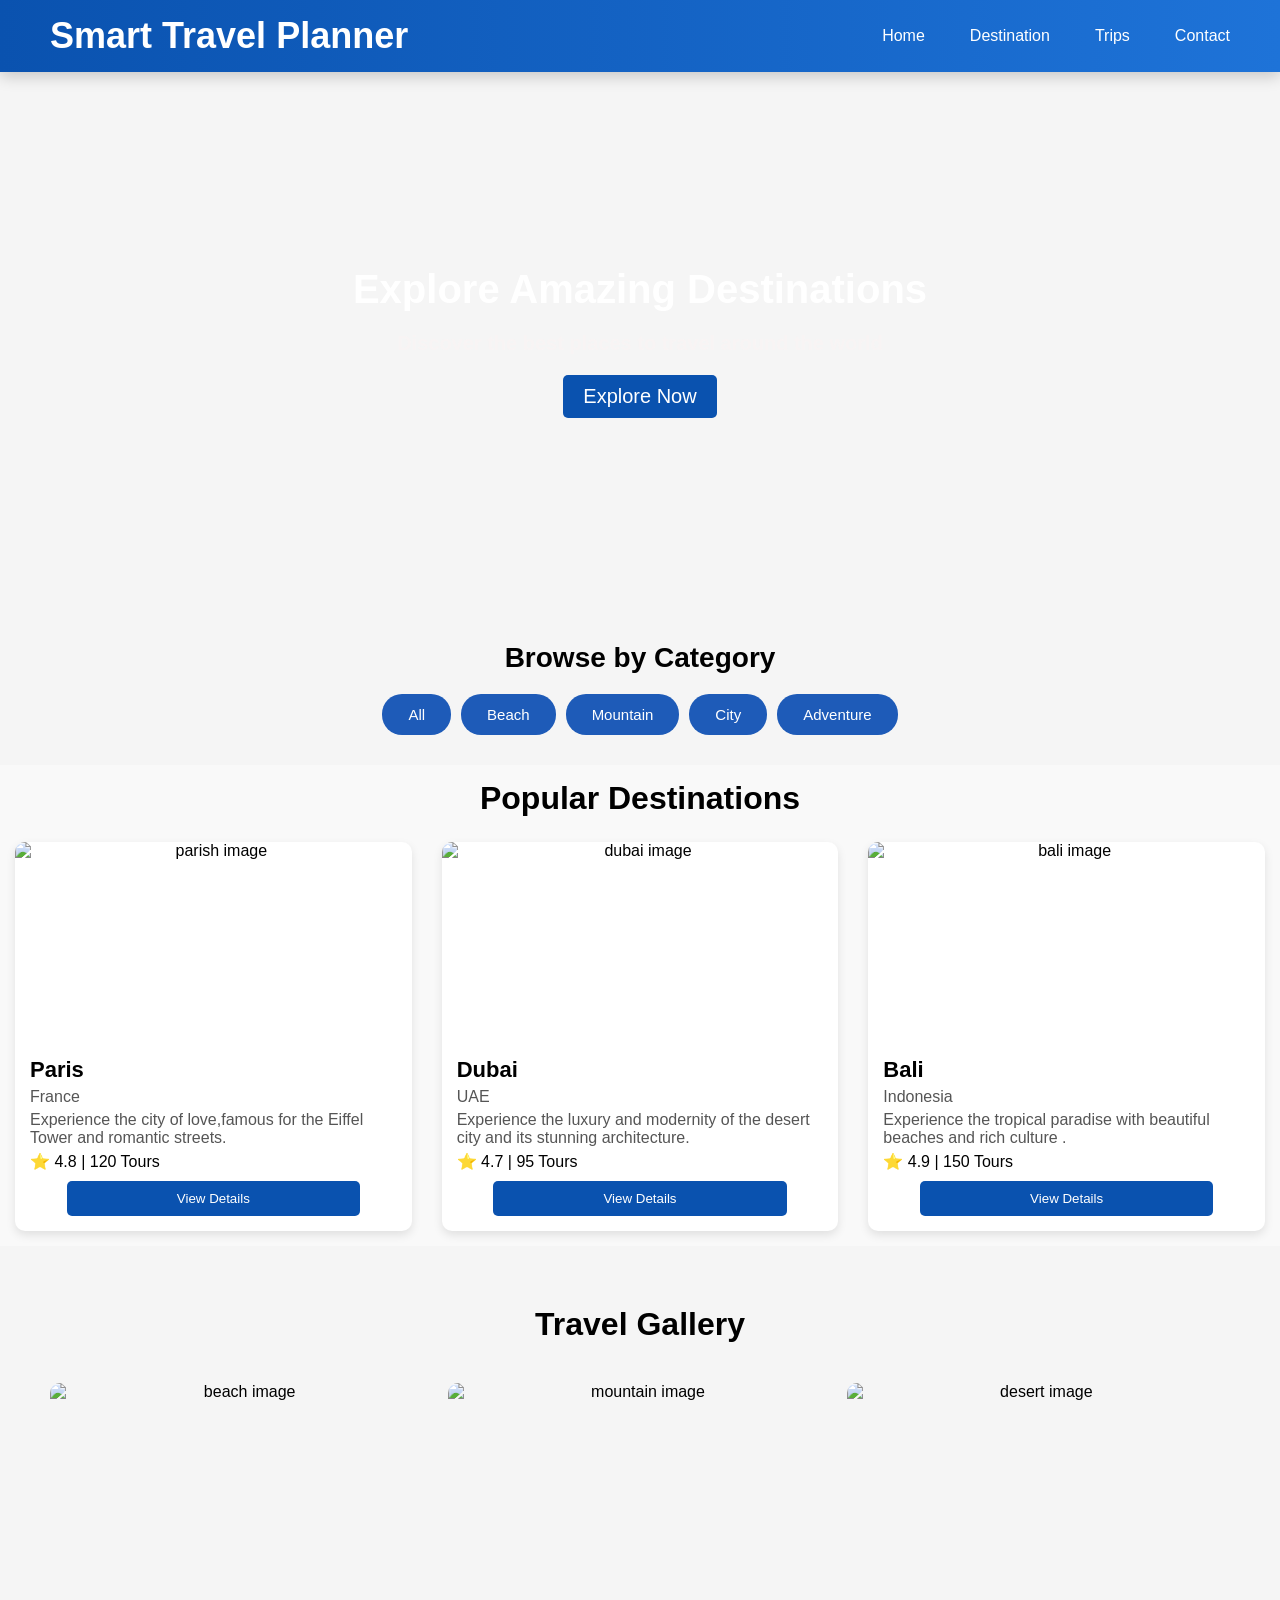
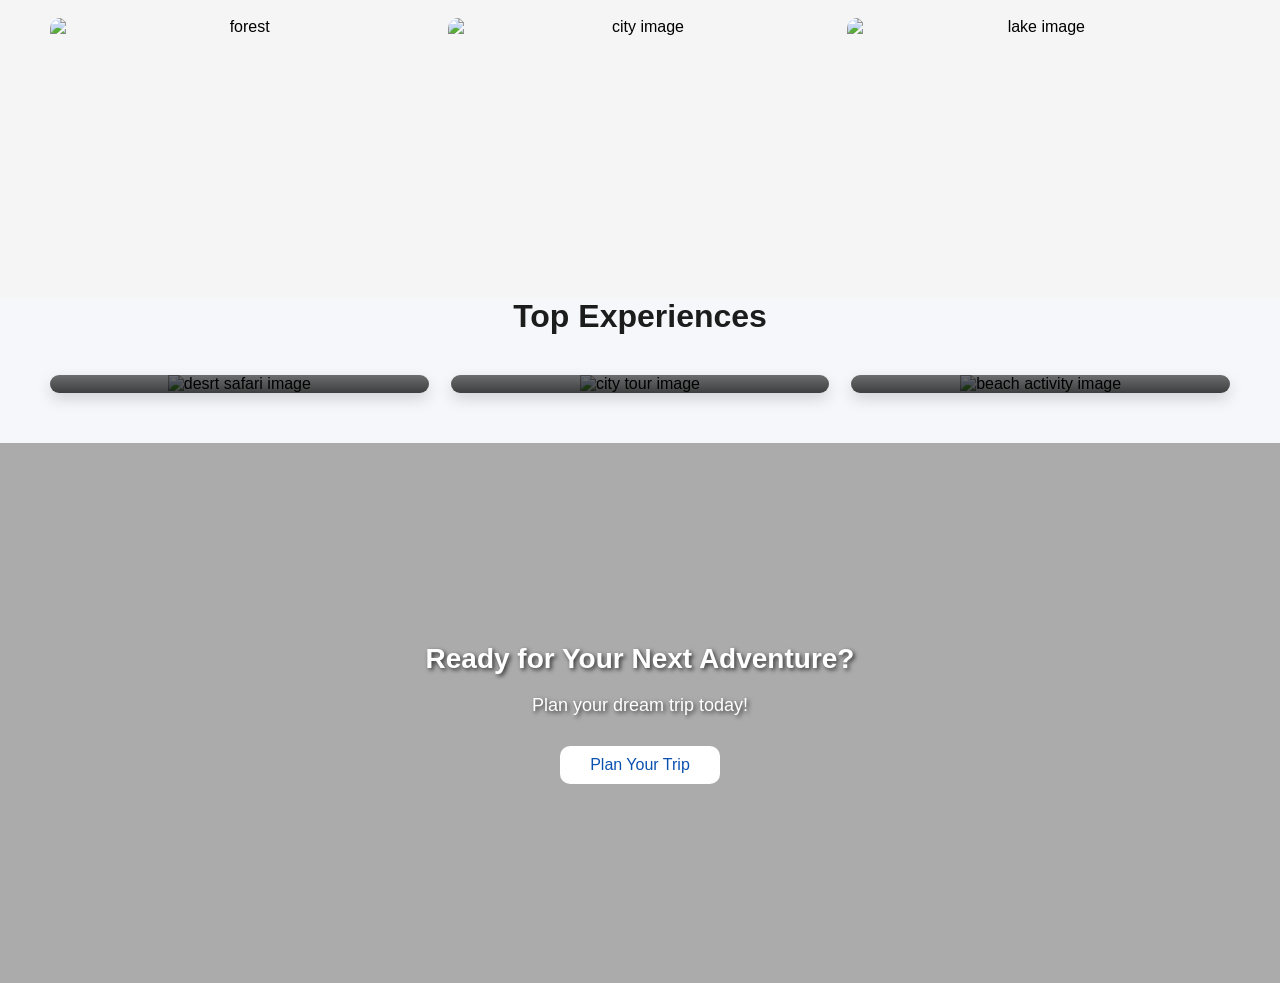
==== destinations.html @ 8531f0fe "Add files via upload Initial commit" ====
<!DOCTYPE html>
<html lang="en">
<head>
    <meta charset="UTF-8">
    <meta name="viewport" content="width=device-width, initial-scale=1.0">
    <title>Destination Page</title>
    <link rel="stylesheet" href="style.css">
    
</head>
<body>
     <!-- navigation section -->
     <nav class="navbar">
    <header class="header">
        <h1>Smart Travel Planner</h1>
    </header>
    <ul class="nav-link">
        <li><a href="index.html" > Home </a></li>
        <li><a href="destinations.html"> Destination </a></li>
        <li><a href="trip.html"> Trips </a></li>
       <li><a href="contact.html"> Contact </a></li>
    </ul>
    </nav>
   
    <!-- Hero section -->

    <section class="Destination hero">
        <h2>Explore Amazing Destinations</h2>
        <h3>Discover the best places to travel around the world</h3>
        <button>Explore Now</button>
    </section>

    <!-- Destination filtering section -->

    <section class="destination-filter">
        <h2>Browse by Category</h2>
        <div class="filter-button">
            <button>All</button>
            <button>Beach</button>
            <button>Mountain</button>
            <button>City</button>
            <button>Adventure</button>
        </div>
    </section>

    <!-- popular Destination section -->

    <section class="popular-destinations">
        <h2>Popular Destinations</h2>
        <div class="popular-grid">
            <div class="popular-card">
                <img src="paris image.jpg" alt="parish image">
                <div class="popular-card-content"><h3>Paris</h3>
                <p class="country">France</p>
                <p class="destination-description">Experience the city of love,famous for the Eiffel Tower and romantic streets.</p>
                <span>⭐ 4.8 | 120 Tours</span>
                <button>View Details</button></div>
                
            </div>
            <div class="popular-card">
                <img src="dubai.image.jpg" alt="dubai image">
                <div class="popular-card-content">
                    <h3>Dubai</h3>
                <p class="country">UAE</p>
                <p class="destination-description">Experience the luxury and modernity of the desert city and its stunning architecture.</p>
                <span>⭐ 4.7 | 95 Tours</span>
                <button>View Details</button></div>
            </div>
            <div class="popular-card">
                <img src="bali image.jpg" alt="bali image">
                <div class="popular-card-content"><h3>Bali</h3>
                <p class="country">Indonesia</p>
                <p class="destination-description">Experience the tropical paradise with beautiful beaches and rich culture .</p>
                <span>⭐ 4.9 | 150 Tours</span>
                <button>View Details</button>
            </div>
               
            </div>
        </div>
    </section>
     
    <!-- travel gallery section -->

    <section class="travel-gallery">
        <h2>Travel Gallery</h2>
        <div class="gallery-grid">
                <img src="beach image2.jpg" alt="beach image">
            <img src="mountain2 image.jpg" alt="mountain image">
            <img src="desert image.jpg" alt="desert image">
            <img src="forest image.avif" alt="forest">
            <img src="city2 image.webp" alt="city image">
            <img src="lake image.jpg" alt="lake image">
        </div>

    </section>

    <!-- experience section -->
     <section class="experience">
        <h2 class="experience-title">Top Experiences</h2>
        <div class="experience-grid">
            <div class="experience-card">
                <img src="desrt safari image.jpg" alt="desrt safari image">
                <div class="experience-content">
                    <h3>Desert Safari</h3>
                    <p>Enjoy thrilling rides and sunset Views.</p>
                </div>
            </div>
            <div class="experience-card">
                <img src="city tour2 image.jpg" alt="city tour image">
                <div class="experience-content">
                    <h3>City Tour</h3>
                    <p>Explore famous landmarks and local culture.</p>
                </div>
            </div>
            <div class="experience-card">
                <img src="beach activity image.jpg" alt="beach activity image">
                <div class="experience-content">
                    <h3>Beach Activity</h3>
                    <p>Realax and enjoy water sports an bech fun.</p>
                </div>
            </div>
        
            
            
        </div>
     </section>

     <!-- call to action section -->

        <section class="call-to-action">
            <div class="cta-content">
                <h2>Ready for Your Next Adventure?</h2>
            <p>Plan your dream trip today!</p>
            <button class="cta-button">Plan Your Trip</button>
            </div>
            
        </section>

</body>
</html>
---- style.css ----
*{
    padding: 0;
    margin: 0;
    box-sizing: border-box;
}
body{
   font-family: Arial;
   margin: 0;
   background:#f5f5f5;
}
html{
    scroll-behavior: smooth;
}
.navbar{
    display: flex;
    top: 0;
    z-index: 1000;
    display: flex;
    justify-content: space-between;
    color: white;
    padding: 15px 50px;
   /* 🔥 Gradient Background */
    background: linear-gradient(90deg, #0a52af, #1e73d8);

    /* Glass effect */
    backdrop-filter: blur(10px);

    /* Shadow */
    box-shadow: 0 4px 15px rgba(0,0,0,0.2);
   align-items: center;
}
.header{
    font-weight: bold;
    font-size: 24px;
    color: white;
}
.nav-link{
  list-style: none;
  display: flex;
  gap: 20px;
}
.nav-link a{
    color: white;
    text-decoration: none;
    margin-left: 25px;
    font-size:16px;
    position: relative;
    transition: 0.3s;
}
/* 🔥 Hover Underline Animation */
.nav-link a::after{
    content: "";
    position: absolute;
    width: 0%;
    height: 2px;
    background: white;
    left: 0;
    bottom: -5px;
    transition: 0.3s;
}

.nav-link a:hover::after{
    width: 100%;
}

/* Hover color */
.nav-link a:hover{
    opacity: 0.8;
}


.Hero{
    display: flex;
    flex-direction: column;
    align-items: center;
    justify-content: center;
    height: 60vh;
    gap:20px;
    background-image: url('Hero image.png');
    background-size: cover;
     background-position: center;
}
.Hero h2{
    font-size:48px;
    color: rgb(255, 255, 255);
    font-weight: bold;
}
.Hero h3{
    font-size: 22px;
    color: rgb(255, 255, 255);
}
.search-bar{
    display: flex;
    gap: 10px;
    overflow: hidden;
    border-radius: 7px;
    background: white;
    
}
.search-bar input{
    border: none;
    padding: 10px 20px;
    width: 350px;
    outline: none;

}
.search-bar button{
    border: none;
    color: white;
     background:#0a52af;
     padding: 10px 13px;
     font-size: 16px;
     cursor: pointer;
}
.search-bar button:hover{
    background: #023577;
}

.popular_destination{
    display: flex;
    flex-direction: column;
    align-items: center;
    gap: 20px;
    margin-top: 35px;


}
.popular_destination h2{
    color: #0a52af;
}
.image_container{
    display: flex;
    gap: 16px;
    justify-content: center;
    

}

.image{
    background: white;
    border-radius: 10px;
    overflow: hidden;
    width: 400px;
     box-shadow:0 3px 10px rgba(0,0,0,0.2);
     text-align: center;
     transition: transform 0.3s ease;

}
.image:hover{
    transform: translate(-10px);
}
.image img{
    width: 100%;
    height: 250px;
    object-fit: cover;

}
.image h3{
    padding: 10px 0;

}
.image p{
    font-size: 14px;
   padding: 0  15px;
    color:#555;
}
.explore-button{
    margin: 15px 0 20px;
    padding: 8px 18px;
    border: none;
    color: white;
    border-radius: 5px;
    cursor: pointer;
    background:#0a52af;
    
}
.explore-button:hover{
    background: #023577;
}
.popular-trips{
    display: flex;
    flex-direction: column;
    align-items: center;
    gap: 20px;
    margin-top: 35px;

}
.popular-trips h2{
    color: #0a52af;
}
.trip-container{
    display: flex;
    gap: 17px;

}
.popular-image{
    background: white;
    border-radius: 10px;
    overflow: hidden;
    width: 400px;
    box-shadow:0 3px 10px rgba(0,0,0,0.2);
    text-align: center;
   
}
.popular-image:hover{
    transform: scale(1.04) ;
}
.popular-image img{
    width: 100%;
    height: 250px;
    object-fit: cover;
    transition: transform 0.3s ease;
}
.popular-image h3{
    color: #0a52af;
    padding: 10px 0;
}
.popular-image p{
    font-size: 14px;
   padding: 0  15px;
    color:#555;
}
.book-button{
    margin: 15px 0 20px;
    padding: 8px 18px;
    border: none;
    color: white;
    border-radius: 5px;
    cursor: pointer;
    background:#0a52af;
}
.book-button:hover{
    background: #023577;
}
.contact-container{
   background-color: white;
   max-width: 1240px;
   height: 70vh;
   margin: 50px auto;

}
.contact-page{
    display: flex;
    flex-direction: row;
    background-color: wheat;
    height: 100%;
    border-radius: 8px;
    overflow: hidden;
    box-shadow: 0 5px 20px rgba(0,0,0,0.1);
}
.contact-left{
    width: 55%;
    height: 100%;
    
    position: relative;
}
.contact-left img{
    width: 100%;
    height: 100%;
    object-fit: cover;
}
.contact-right{
    width: 40%;
    height: 100%;
    display: flex;
    flex-direction: column;
    align-items: center;
    justify-content: center;
    gap: 20px;
}
.contact-right h2{
    color: #0a52af;
}
.contact-right form{
    display: flex;
    flex-direction: column;
    width: 80%;
    gap: 10px;
}
.contact-right input, .contact-right textarea{
    padding: 10px;
    border-radius: 5px;
    border: 1px solid #ccc;
}
.contact-right button{
    padding: 12px;
    border: none;
    color: white;
    background:#0a52af;
    border-radius: 5px;
    cursor: pointer;
}
.contact-right button:hover{
    background: #023577;
}
.contact-right textarea{
    resize: vertical;
    min-height: 100px;
}
.contact-right input:focus, .contact-right textarea:focus{
    outline: none;
    border-color: #0a52af;
}
.footer-container{
    background: white;
    margin: 0 auto;
    padding: 0 2rem;
    display:flex;
    flex-direction: column;
    max-width: 1240px;
}
.footer{
    max-width: 1240px;
    padding: 1.2rem 2.4rem;
    text-align: left;
    display: flex;
    justify-content: space-between;
    gap: 4rem;
    align-items: flex-start;

}
.footer-top{
    display:flex;
    flex-direction: column;
    gap: 0.8rem;
    
    
    width: 33%
}
.company-name{
    display: flex;
    
    align-items: center;
       gap: 0.5rem;
       font-size: 1.5rem;
       font-weight: bold;
       color: #0a52af;
}
.social-icon{
    width: 1.5rem;
    height: 1.5rem;
}
.social-icon:hover{
    transform: scale(1.2);
}
.filler-text{
    font-size: 1rem;
    color: #555;
}
.footer-grid{
    display: grid;
    grid-template-columns: repeat(3,1fr);
    gap: 4rem;
    
    
}
.footer-grid-heading{
    font-size: 1.1rem;
    font-weight: bold;
    color: #1d1c1c;
    margin-bottom: 1.5rem;
}
ul{
    list-style-type: none;
}
.footer-link{
    color: #555;
    font-size: 0.8rem;
    text-decoration: none;

}
.footer-link:hover{
    color: #0a52af;
    text-decoration: underline;
    transition: 0.3s;
}
.footer-link-list{
    display: flex;
    flex-direction: column;
    gap:1rem;

}
.social{
    display: flex;
    gap: 0.6rem;
}
.footer-copyright{
    color: gray;
    
    padding-top: 1rem;
    padding-bottom: 2rem;
    margin-top: 2rem;
    border-top: 1px solid #e5e7eb;
    text-align: center;
}




.Destination.hero{
    display: flex;
    flex-direction: column;
    align-items: center;
    justify-content: center;
    height: 60vh;
    gap: 20px;
    background-image: url('destination-background image.png');
    background-size: cover;
    background-position: center;
}
.Destination.hero h2{
    font-size: 40px;
    color: rgb(255, 255, 255);
    font-weight: bold;
}
.Destination.hero h3{
    font-size:20px;
    color: rgb(248, 244, 244);
}
.Destination.hero button{
    border: none;
    color: white;
    background:#0a52af;
    padding: 10px 20px;
    font-size: 20px;
    cursor: pointer;
    border-radius: 5px;
}
.Destination.hero button:hover{
    background: #023577;
}

.destination-filter{
    text-align: center;
    padding: 30px 0;
}
.destination-filter h2{
    margin-bottom: 20px;
    font-size: 28px;
}
.filter-button{
    display: flex;
    justify-content: center;
    gap: 10px;

}
.filter-button button{
    padding:  12px 26px;
    
    border: none;
    background: #1e5bb8;
    font-size: 15px;
    color: white;
    border-radius: 20px;
    cursor: pointer;
    transition: 0.3s;
}
.filter-button button:hover{
    background: #0a3f8a;
    transform: translateY(-3px);
}
.filter-buttons button:first-child{
    background:#08387c;
}

.popular-destinations{
   padding: 15px ;
   background: #f9f9f9;
   text-align: center;
}
.popular-destinations h2{
    font-size: 32px;
    margin-bottom: 25px;
}
.popular-grid{
    display: grid;
    grid-template-columns: repeat(3,1fr);
    gap: 30px;
}
.popular-card{
    background: white;
    
     
    border-radius: 10px;
    overflow: hidden;
    box-shadow: 0 4px 10px rgba(0,0,0,0.1);
    transition: 0.3s;
    display: flex;
    flex-direction: column;
}
.popular-card-content{
    display: flex;
    flex-direction: column;
    flex-grow: 1;
    padding: 15px;
    text-align: left;
}
.popular-card:hover{
    transform: translateY(-5px);
}
.popular-card img{
    width: 100%;
    height: 200px;
    object-fit: cover;
}

.popular-card-content h3{
    margin-bottom: 5px;
    font-size: 22px;
    
}
.popular-card-content p{
    margin-bottom: 5px;
    color: #555;
}
.popular-card-content span{
   margin-bottom: 10px;
}
.popular-card-content button{
    margin-top: auto;    
    align-self: center;
    width: 80%;
    padding: 10px;
    border: none;
    background:#0a52af;
    color: white;
    border-radius: 5px;
    cursor: pointer;
    
}
.popular-card button:hover{
    background: #023577;
}

.travel-gallery{
    padding: 60px 50px;
    text-align: center;
}
.travel-gallery h2{
    font-size: 32px;
    margin-bottom: 40px;
}
.gallery-grid{
    display: grid;
    grid-template-columns: repeat(3,1fr);
    gap: 15px;
}
.gallery-grid img{
    width: 100%;
    height: 220px;
    object-fit: cover;
    border-radius: 10px;
    transition: 0.4s;
}
.gallery-grid img:hover{
    transform: scale(1.05);
}

.experience{
    padding-bottom: 50px;
    padding-left: 50px;
    padding-right: 50px;
    background: #f5f7fa;
    text-align: center;
}
.experience-title{
    font-size: 32px;
    margin-bottom: 40px;
    color: #1d1c1c;
}
.experience-grid{
    display: grid;
    grid-template-columns: repeat(3,1fr);
    gap: 22px;
}
.experience-card{
    position: relative;
    border-radius: 15px;
    overflow: hidden;
    cursor: pointer;
    box-shadow: 0 6px 15px rgba(0,0,0,0.15);
    transition: 0.3s;
}

.experience-card img{
    width: 100%;
    height: 250px;
    object-fit: cover;
    transition: 0.4s;
}
.experience-card:hover img{
    transform: scale(1.05);
}
.experience-content{
    position: absolute;
    bottom: 0;
    left: 0;
    right: 0;
    color: white;
    padding: 20px;
    text-align: center;
    background: linear-gradient(
        to top,
        rgba(0,0,0,0.75),
        rgba(0,0,0,0.3),
        transparent
    );
}
.experience-content h3{
    margin-bottom: 5px;
    font-size: 20px;
}
.experience-content p{
    font-size: 14px;
}
.call-to-action{
     background-image: linear-gradient(rgba(0, 0, 0, 0.3), rgba(0, 0, 0, 0.3)), url('cta\ image.avif');
    height: 60vh;
    justify-content: center;
    display: flex;
    background-size: cover;
    align-items: center;
    color: white;
    text-align: center;
    padding: 40px 20px;
    background-size: cover;
     background-position: center;
     background-repeat: no-repeat;
     
}
.call-to-action h2{
    font-size: 28px;
    margin-bottom: 10px;
}
.call-to-action h2, .call-to-action p {
    text-shadow: 2px 2px 4px rgba(0, 0, 0, 0.7);
}
.call-to-action p{
    font-size: 18px;
    margin-bottom: 20px;
}
.call-to-action button{
    padding: 10px 30px;
    border: none;
    background: white;
    color: #0a52af;
    font-size: 16px;
    border-radius: 10px;
    cursor: pointer;
}
.call-to-action button:hover{
    background: #f1eded;
}
.cta-content{
    display: flex;
    flex-direction: column;
    align-items: center;  /* center everything */
    gap: 10px;
}




.trip-hero{
    
    display: flex;
    flex-direction: column;
    align-items: center;
    justify-content: center;
    height: 60vh;
    gap: 20px;
    background-image: url('trip-hero-image.png');
    background-size: cover;
    background-position: center;

}
.trip-hero h2{
    font-size: 40px;
    color: rgb(255, 255, 255);
    font-weight: bold;
}
.trip-hero h3{
    font-size:20px;
    color: rgb(248, 244, 244);
}

.popular-trips{
    display: flex;
    flex-direction: column;
    align-items: center;
    gap: 20px;
    margin-top:30px;
}
.popular-trips h2{
    font-size: 32px;
    color: #0a52af;
}
.book-grid{
    display: grid;
    grid-template-columns: repeat(3,1fr);
    gap: 30px;
}
.book-card{
    background: white;
    
     position: relative;
    border-radius: 10px;
    overflow: hidden;
    box-shadow: 0 4px 10px rgba(0,0,0,0.1);
    transition: 0.3s;
    display: flex;
    flex-direction: column;
}


.badge{
    position: absolute;
    top: 0px;
    left: 0px;
    background: red;
    color: white;
    padding: 6px 10px;
    font-size: 12px;
    border-bottom-right-radius: 10px;
}
.book-card-content{
    display: flex;
    flex-direction: column;
    flex-grow: 1;
    padding: 15px;
    text-align: left;
}
.book-card:hover{
    transform: translateY(-5px);
}
.book-card img{
    width: 100%;
    height: 200px;
    object-fit: cover;
}

.book-card-content h3{
    margin-bottom: 5px;
    font-size: 22px;
    color: #313341;
    
}
.book-card-content p{
    margin-bottom: 5px;
    color: #555;
}
.book-card-content span{
   margin-bottom: 10px;
   color: #0a52af;
   font-size: 25px;
}
.trip-rating{
    font-size: 14px;
    color: #f4b400;

}
.book-card-content button{
    margin-top: auto;    
    align-self: center;
    width: 80%;
    padding: 10px;
    border: none;
    background:#0a52af;
    color: white;
    border-radius: 5px;
    cursor: pointer;
    
}
.book-card button:hover{
    background: #023577;
}

.trip-cta {
    /* Added a linear gradient overlay before the image URL */
    background-image: linear-gradient(rgba(0, 0, 0, 0.3), rgba(0, 0, 0, 0.3)), url('trip cta image.png');
    height: 60vh;
    display: flex;
    flex-direction: column; /* Ensures H2, H3, and Button stack vertically */
    justify-content: center;
    align-items: center;
    color: white;
    text-align: center;
    padding: 40px 20px;
    background-size: cover;
    background-position: center;
    background-repeat: no-repeat;
    margin-top: 40px;
}
.trip-cta h2{
    font-size: 28px;
    margin-bottom: 10px;
}
.trip-cta h3{
    font-size: 18px;
    margin-bottom: 20px;
}
.trip-cta button{
    padding: 10px 30px;
    border: none;
    background: white;
    color: #0a52af;
    font-size: 16px;
    border-radius: 10px;
    cursor: pointer;
}
.trip-cta button:hover{
    background: #f1eded;
}
.trip-cta h2, .trip-cta h3 {
    text-shadow: 2px 2px 4px rgba(0, 0, 0, 0.7);
}
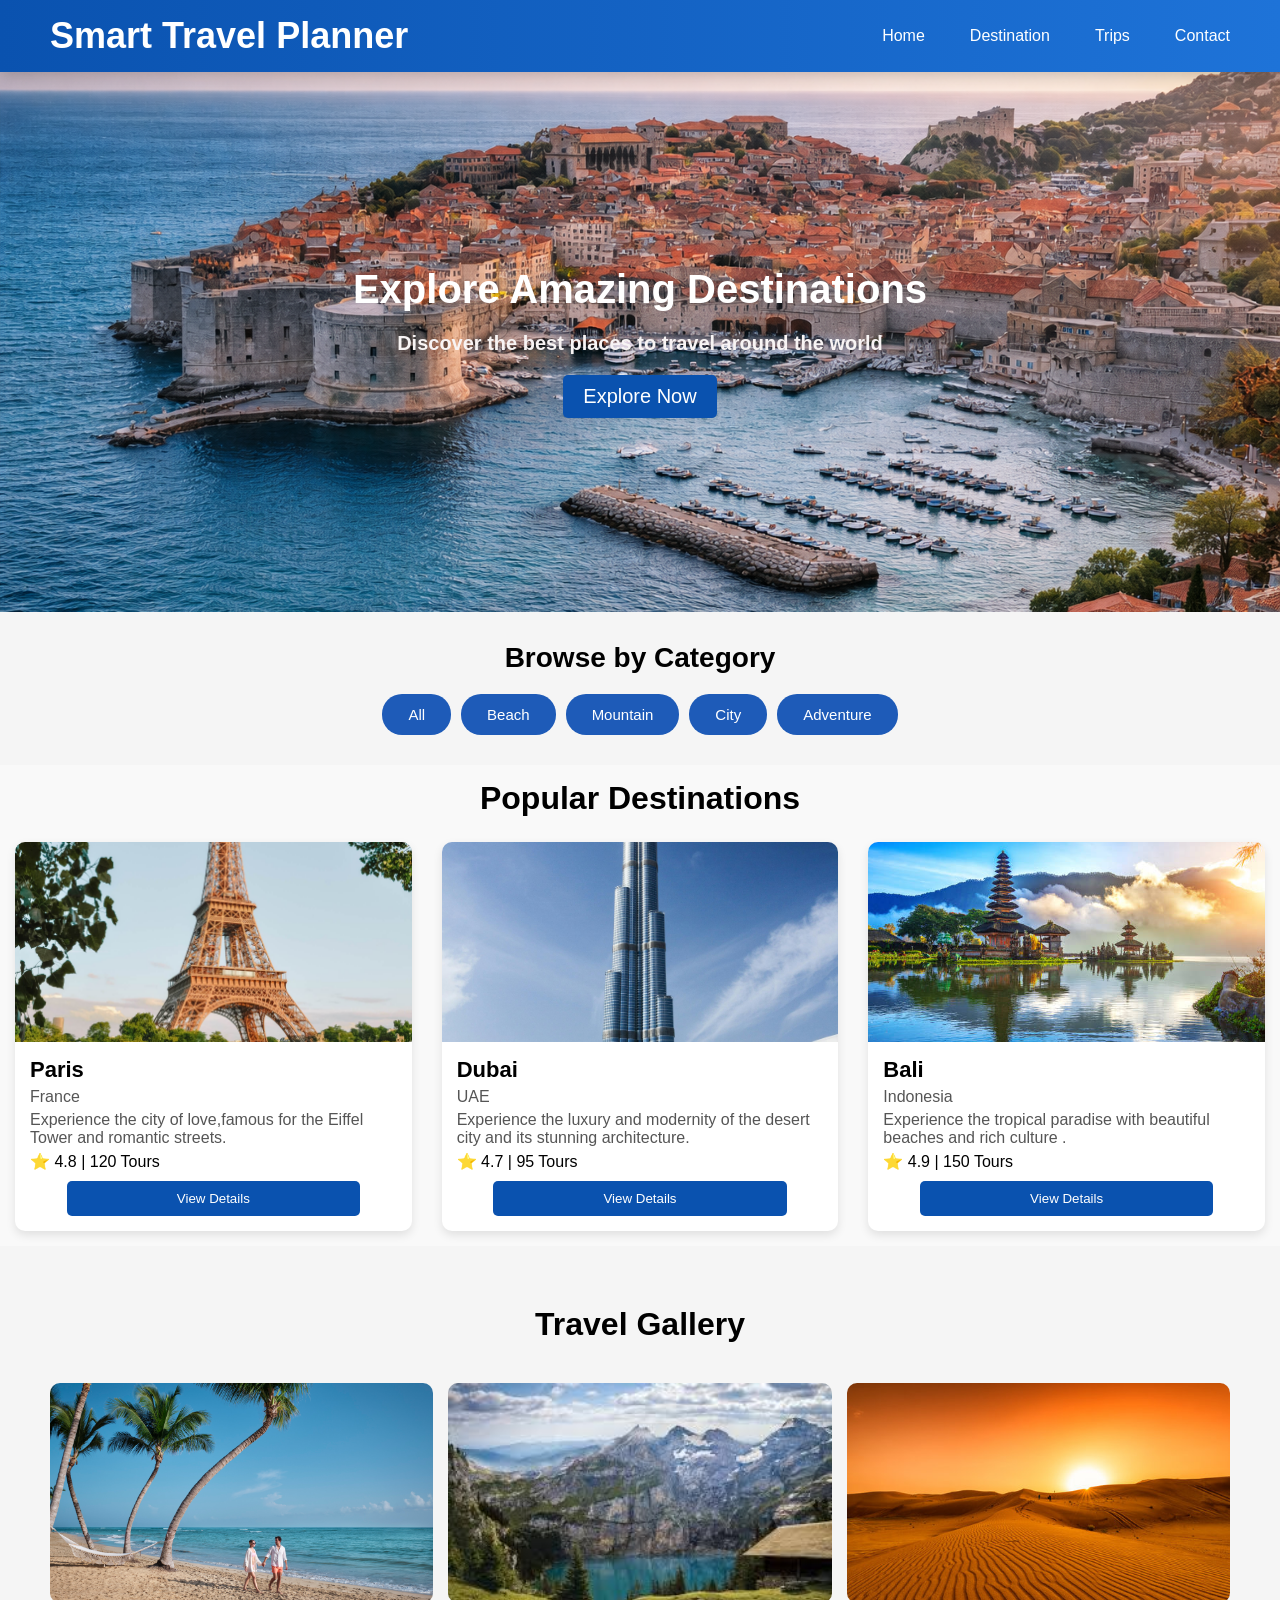
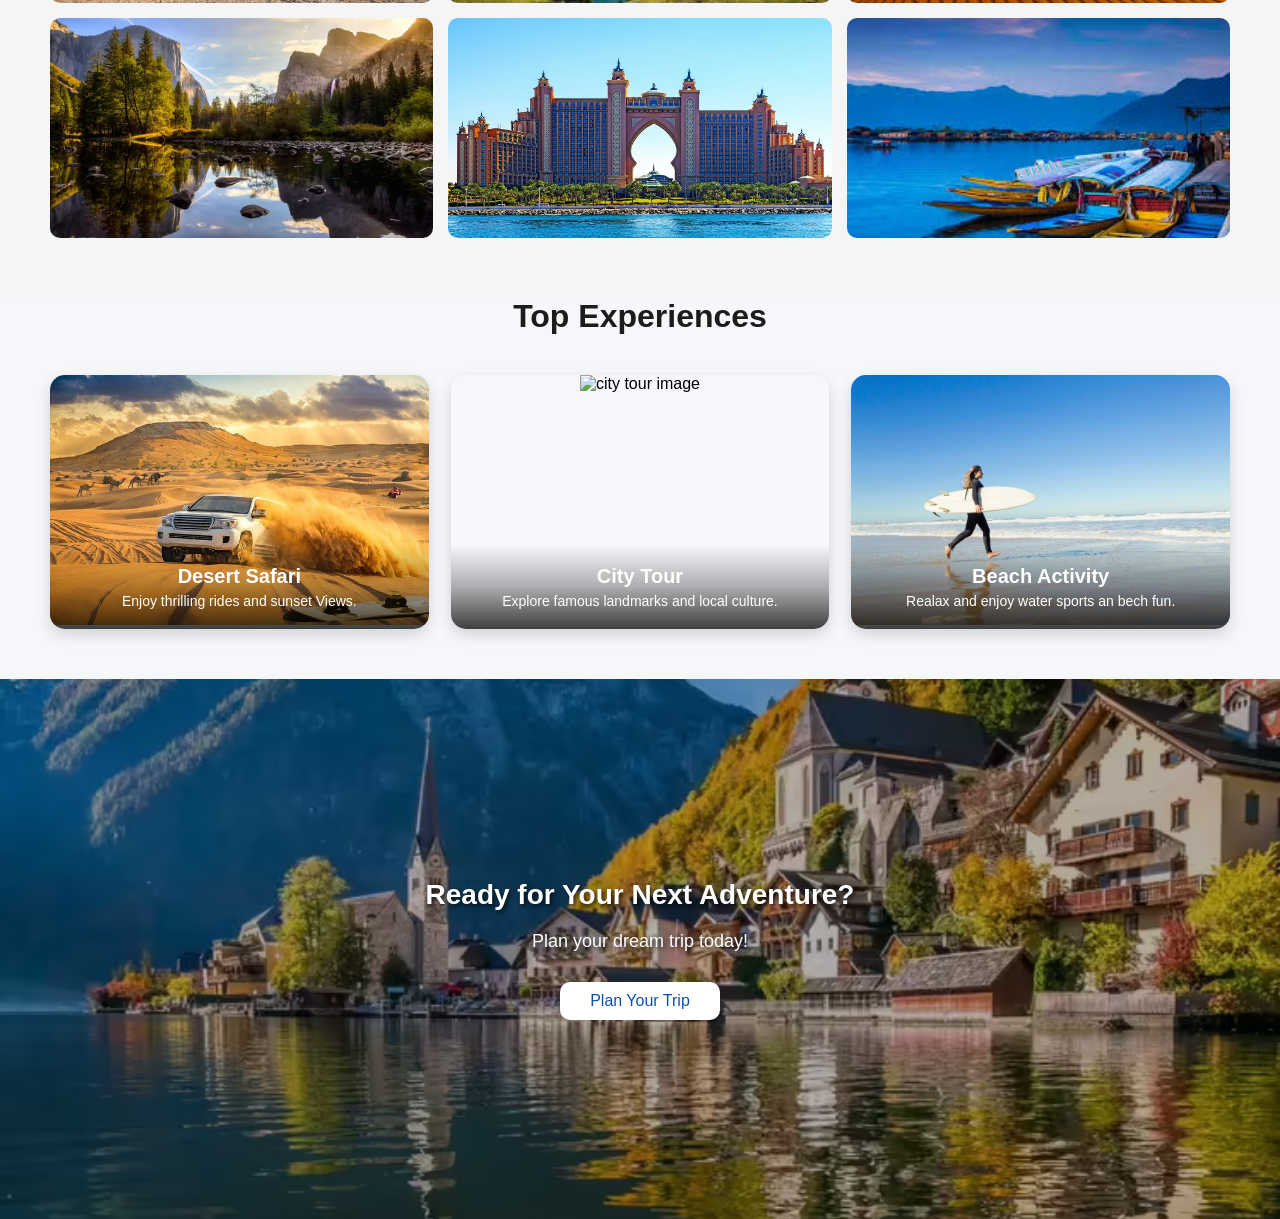
==== commit 827ef291: "Update destinations.html" ====
--- a/destinations.html
+++ b/destinations.html
@@ -48,7 +48,7 @@
         <h2>Popular Destinations</h2>
         <div class="popular-grid">
             <div class="popular-card">
-                <img src="paris image.jpg" alt="parish image">
+                <img src="image/paris-image.jpg" alt="parish image">
                 <div class="popular-card-content"><h3>Paris</h3>
                 <p class="country">France</p>
                 <p class="destination-description">Experience the city of love,famous for the Eiffel Tower and romantic streets.</p>
@@ -57,7 +57,7 @@
                 
             </div>
             <div class="popular-card">
-                <img src="dubai.image.jpg" alt="dubai image">
+                <img src="image/dubai-image.jpg" alt="dubai image">
                 <div class="popular-card-content">
                     <h3>Dubai</h3>
                 <p class="country">UAE</p>
@@ -66,7 +66,7 @@
                 <button>View Details</button></div>
             </div>
             <div class="popular-card">
-                <img src="bali image.jpg" alt="bali image">
+                <img src="image/bali-image.jpg" alt="bali image">
                 <div class="popular-card-content"><h3>Bali</h3>
                 <p class="country">Indonesia</p>
                 <p class="destination-description">Experience the tropical paradise with beautiful beaches and rich culture .</p>
@@ -83,12 +83,12 @@
     <section class="travel-gallery">
         <h2>Travel Gallery</h2>
         <div class="gallery-grid">
-                <img src="beach image2.jpg" alt="beach image">
-            <img src="mountain2 image.jpg" alt="mountain image">
-            <img src="desert image.jpg" alt="desert image">
-            <img src="forest image.avif" alt="forest">
-            <img src="city2 image.webp" alt="city image">
-            <img src="lake image.jpg" alt="lake image">
+                <img src="image/beach2-image.jpg" alt="beach image">
+            <img src="image/mountain2-image.jpg" alt="mountain image">
+            <img src="image/desert-image.jpg" alt="desert image">
+            <img src="image/forest-image.avif" alt="forest">
+            <img src="image/city2-image.webp" alt="city image">
+            <img src="image/lake-image.jpg" alt="lake image">
         </div>
 
     </section>
@@ -98,21 +98,21 @@
         <h2 class="experience-title">Top Experiences</h2>
         <div class="experience-grid">
             <div class="experience-card">
-                <img src="desrt safari image.jpg" alt="desrt safari image">
+                <img src="image/desrt-safari-image.jpg" alt="desrt safari image">
                 <div class="experience-content">
                     <h3>Desert Safari</h3>
                     <p>Enjoy thrilling rides and sunset Views.</p>
                 </div>
             </div>
             <div class="experience-card">
-                <img src="city tour2 image.jpg" alt="city tour image">
+                <img src="city-tour2-image.jpg" alt="city tour image">
                 <div class="experience-content">
                     <h3>City Tour</h3>
                     <p>Explore famous landmarks and local culture.</p>
                 </div>
             </div>
             <div class="experience-card">
-                <img src="beach activity image.jpg" alt="beach activity image">
+                <img src="image/beach-activity-image.jpg" alt="beach activity image">
                 <div class="experience-content">
                     <h3>Beach Activity</h3>
                     <p>Realax and enjoy water sports an bech fun.</p>
@@ -136,4 +136,4 @@
         </section>
 
 </body>
-</html>+</html>
--- a/style.css
+++ b/style.css
@@ -76,7 +76,7 @@
     justify-content: center;
     height: 60vh;
     gap:20px;
-    background-image: url('Hero image.png');
+    background-image: url('image/Hero-image.png');
     background-size: cover;
      background-position: center;
 }
@@ -404,7 +404,7 @@
     justify-content: center;
     height: 60vh;
     gap: 20px;
-    background-image: url('destination-background image.png');
+    background-image: url('image/destination-background-image.png');
     background-size: cover;
     background-position: center;
 }
@@ -614,7 +614,7 @@
     font-size: 14px;
 }
 .call-to-action{
-     background-image: linear-gradient(rgba(0, 0, 0, 0.3), rgba(0, 0, 0, 0.3)), url('cta\ image.avif');
+     background-image: linear-gradient(rgba(0, 0, 0, 0.3), rgba(0, 0, 0, 0.3)), url('image/cta-image.avif');
     height: 60vh;
     justify-content: center;
     display: flex;
@@ -669,7 +669,7 @@
     justify-content: center;
     height: 60vh;
     gap: 20px;
-    background-image: url('trip-hero-image.png');
+    background-image: url('image/trip-hero-image.png');
     background-size: cover;
     background-position: center;
 
@@ -777,7 +777,7 @@
 
 .trip-cta {
     /* Added a linear gradient overlay before the image URL */
-    background-image: linear-gradient(rgba(0, 0, 0, 0.3), rgba(0, 0, 0, 0.3)), url('trip cta image.png');
+    background-image: linear-gradient(rgba(0, 0, 0, 0.3), rgba(0, 0, 0, 0.3)), url('image/trip-cta-image.png');
     height: 60vh;
     display: flex;
     flex-direction: column; /* Ensures H2, H3, and Button stack vertically */
@@ -813,4 +813,4 @@
 }
 .trip-cta h2, .trip-cta h3 {
     text-shadow: 2px 2px 4px rgba(0, 0, 0, 0.7);
-}+}
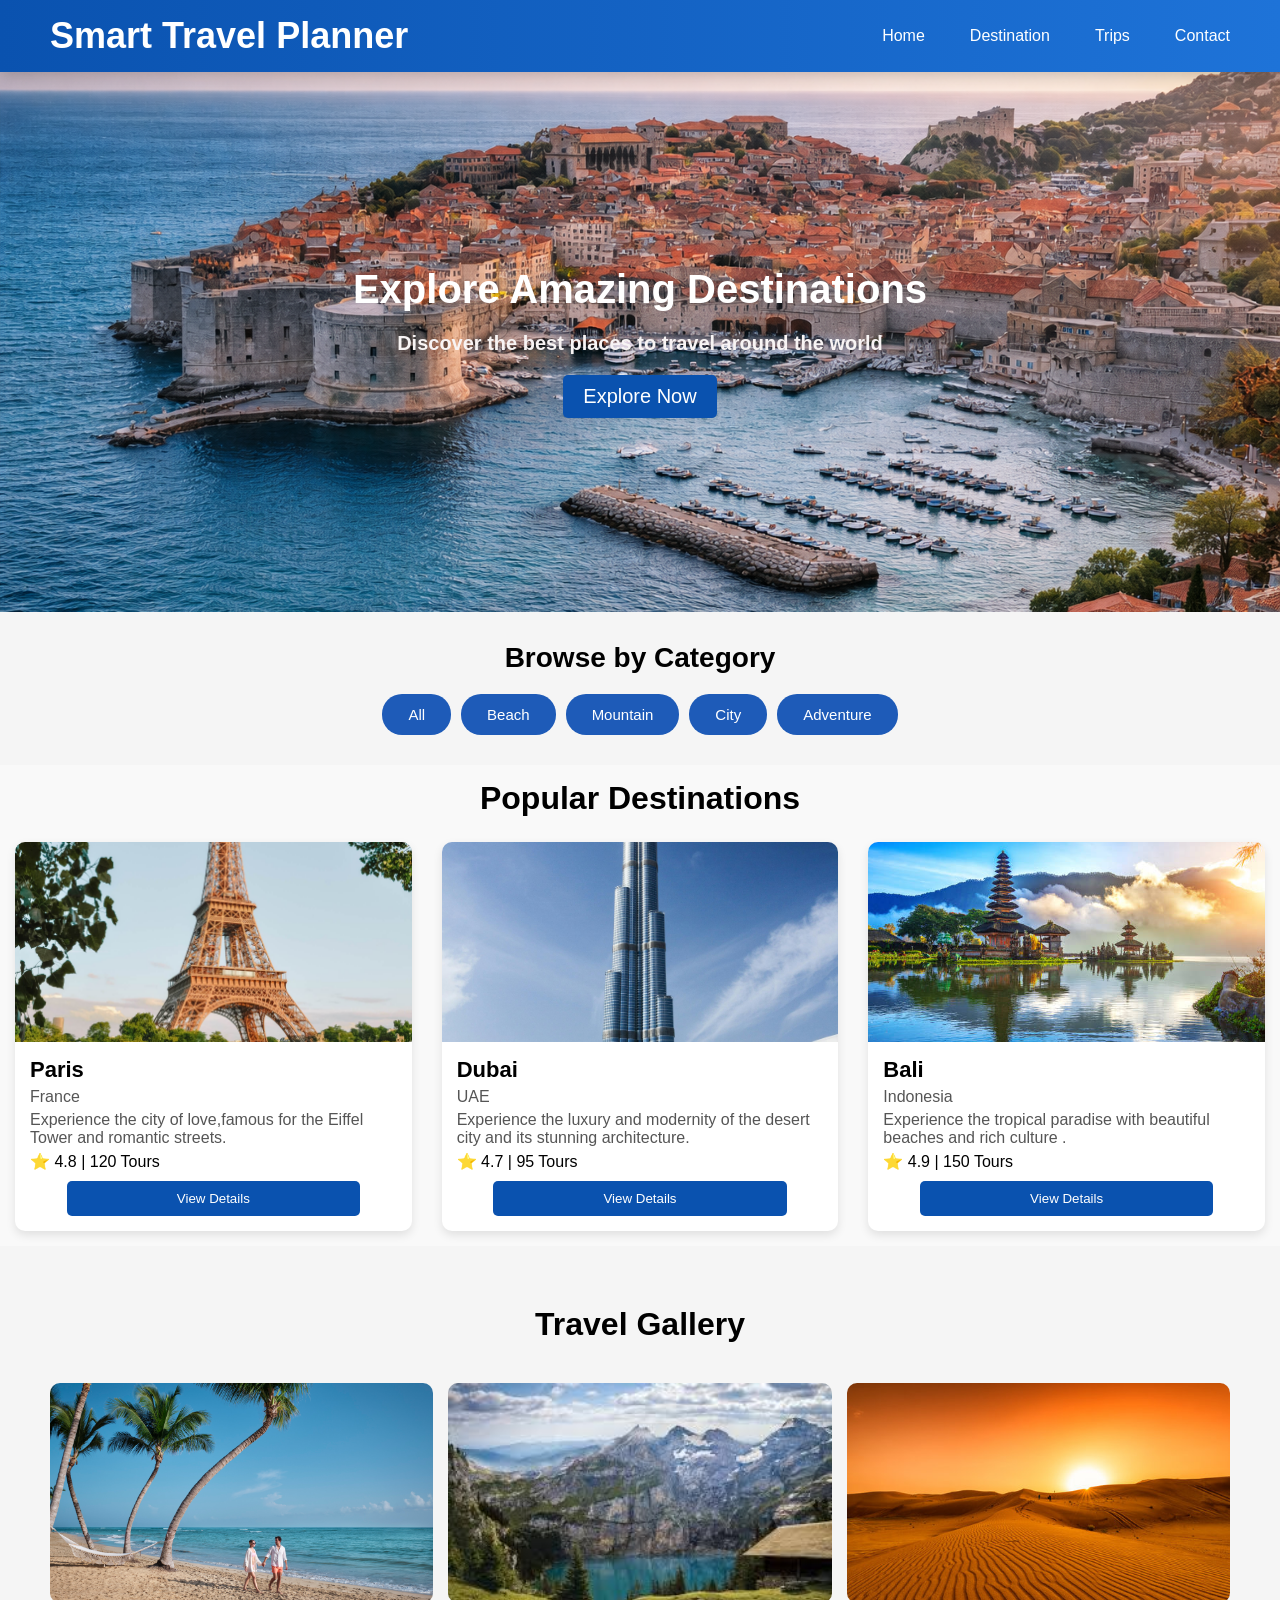
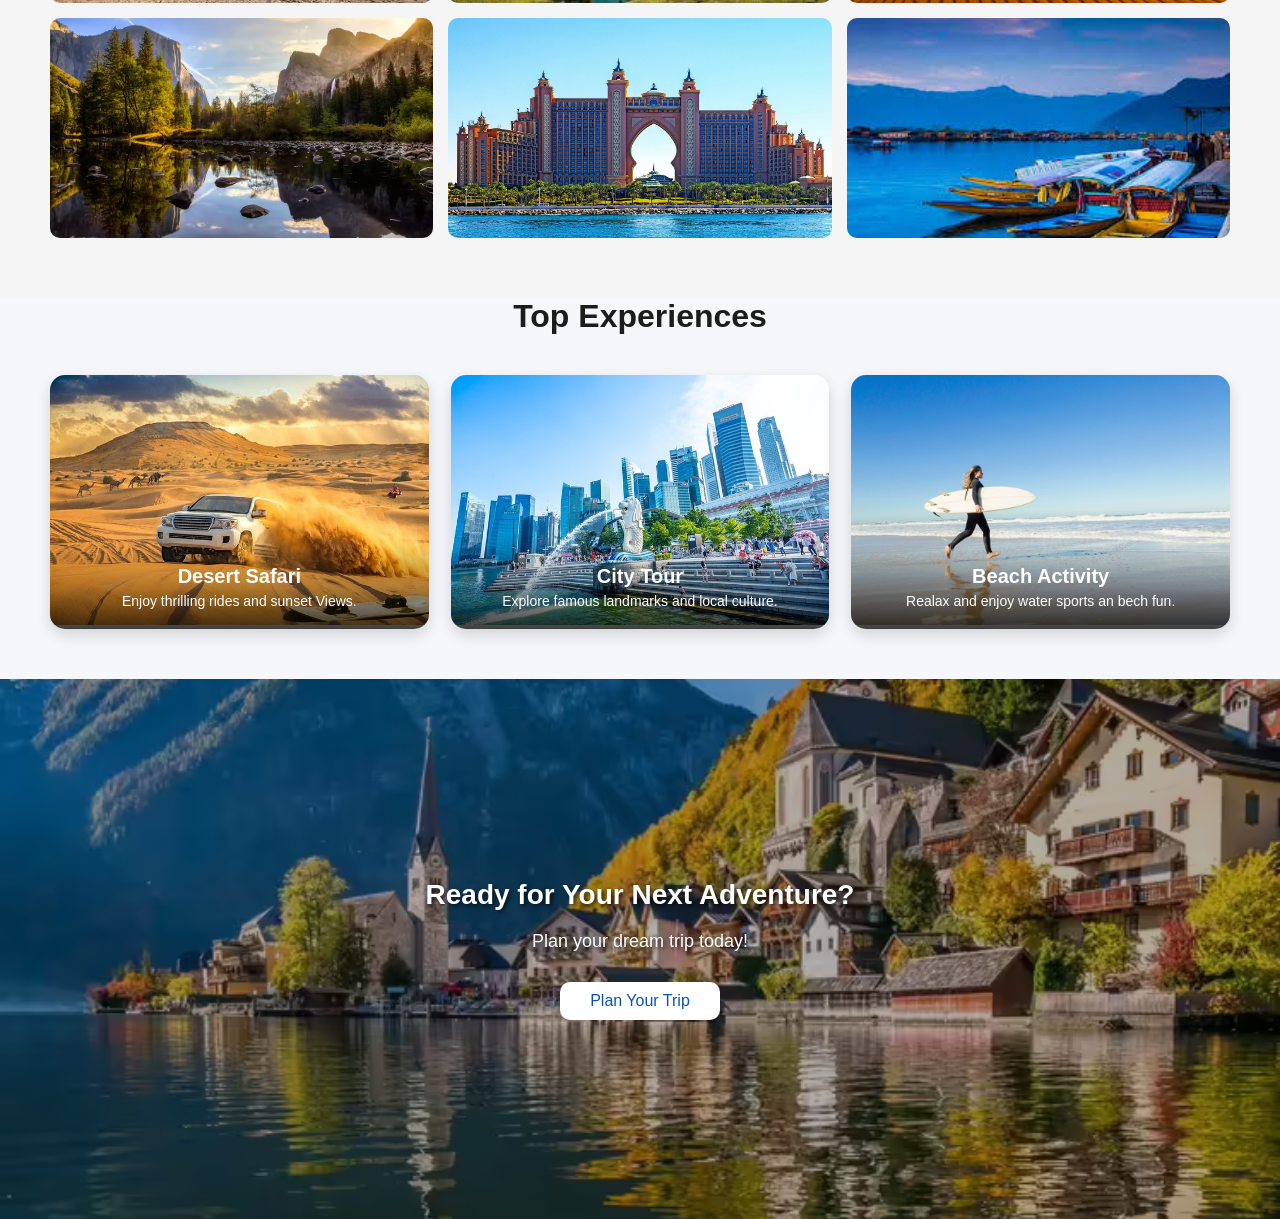
==== commit 871fe5d0: "Update destinations.html" ====
--- a/destinations.html
+++ b/destinations.html
@@ -105,7 +105,7 @@
                 </div>
             </div>
             <div class="experience-card">
-                <img src="city-tour2-image.jpg" alt="city tour image">
+                <img src="image/city-tour2-image.jpg" alt="city tour image">
                 <div class="experience-content">
                     <h3>City Tour</h3>
                     <p>Explore famous landmarks and local culture.</p>
